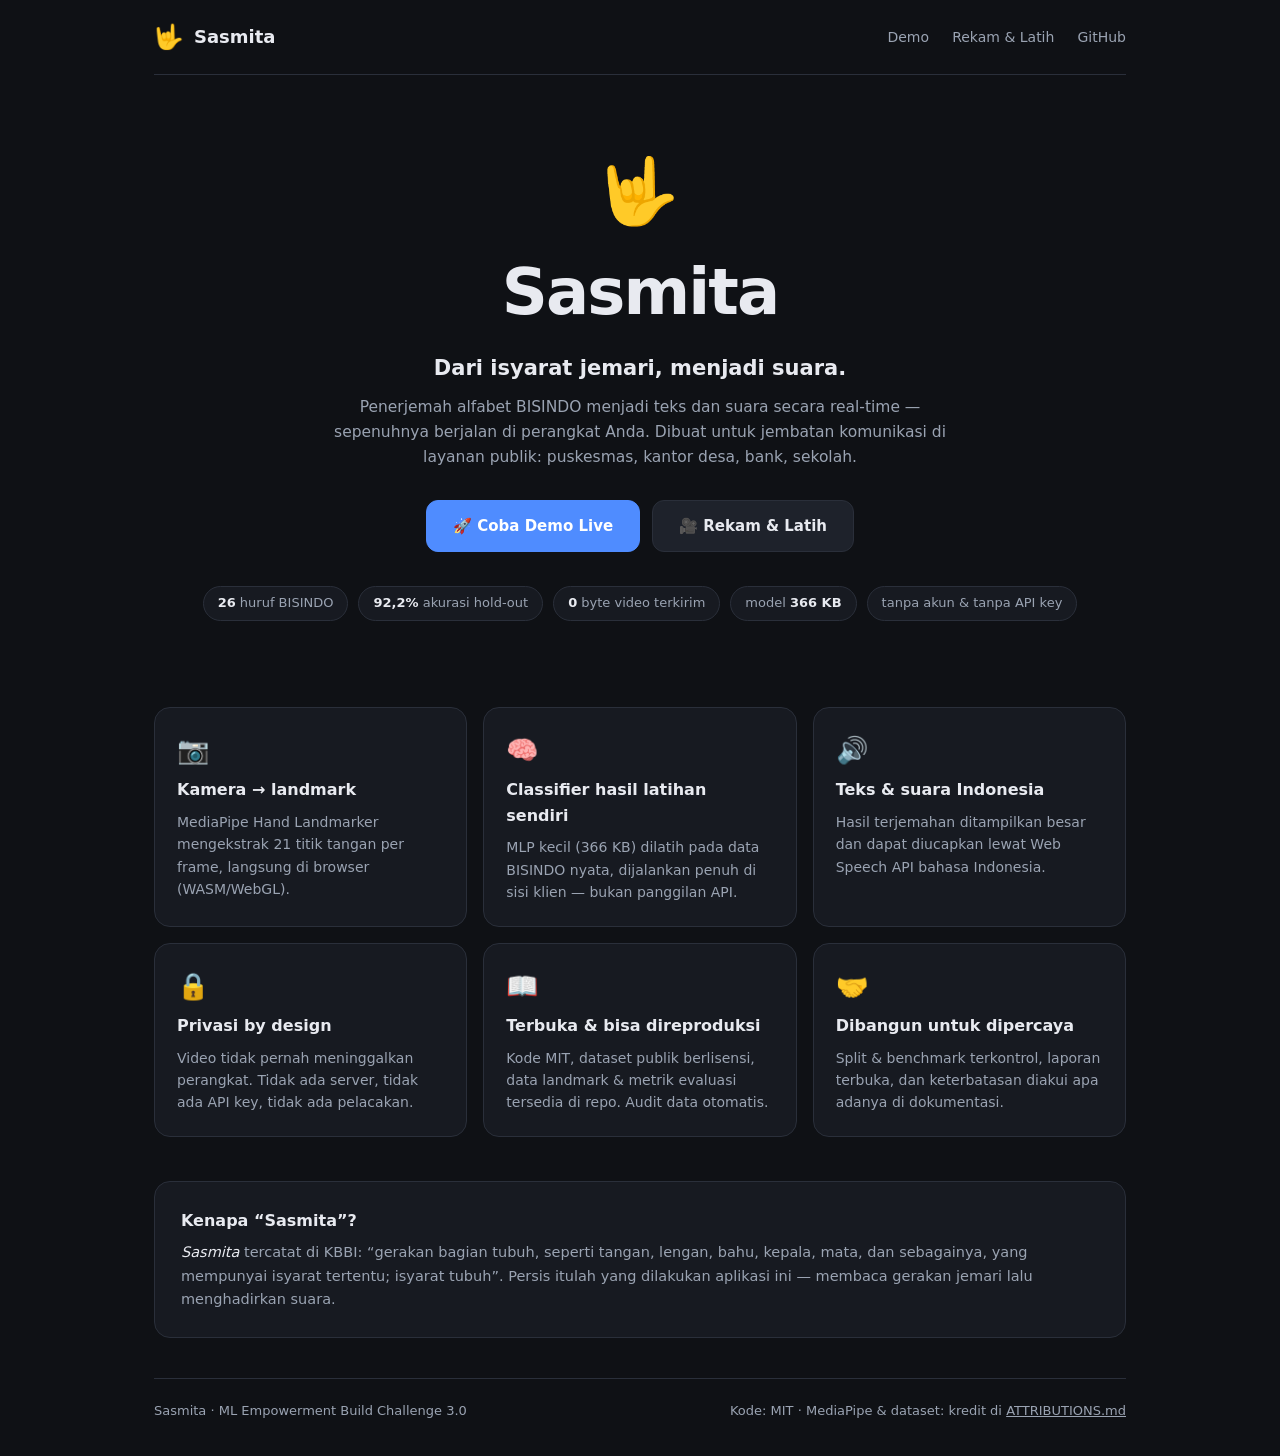
==== index.html @ 273aafe2 "Siapkan produksi: landing page, referensi thumbnail, keamanan & Pages - index.html (root): landing p" ====
<!doctype html>
<html lang="id">
  <head>
    <meta charset="utf-8" />
    <meta name="viewport" content="width=device-width, initial-scale=1" />
    <title>Sasmita — Dari isyarat jemari, menjadi suara</title>
    <meta
      name="description"
      content="Sasmita menerjemahkan alfabet BISINDO menjadi teks dan suara secara real-time, sepenuhnya di perangkat — tanpa server, tanpa akun, tanpa data yang terkirim."
    />
    <style>
      :root {
        --bg: #0f1115;
        --surface: #171a21;
        --surface-2: #1e222b;
        --border: #2a2f3a;
        --text: #e8eaf0;
        --text-dim: #9aa3b2;
        --accent: #4f8cff;
        --accent-soft: rgba(79, 140, 255, 0.14);
        --success: #3ddc97;
        --radius: 16px;
      }
      * { box-sizing: border-box; }
      body {
        margin: 0;
        background: var(--bg);
        color: var(--text);
        font-family: ui-sans-serif, system-ui, -apple-system, "Segoe UI", Roboto, "Noto Sans", sans-serif;
        line-height: 1.6;
      }
      .wrap { max-width: 1020px; margin: 0 auto; padding: 0 24px; }
      nav {
        display: flex; align-items: center; justify-content: space-between;
        padding: 18px 0; border-bottom: 1px solid var(--border);
      }
      .brand { display: flex; align-items: center; gap: 10px; font-weight: 700; font-size: 18px; }
      .brand span.mark { font-size: 24px; }
      nav a { color: var(--text-dim); text-decoration: none; font-size: 14px; margin-left: 18px; }
      nav a:hover { color: var(--text); }
      header.hero { text-align: center; padding: 84px 0 56px; }
      .logo { font-size: 64px; line-height: 1; }
      h1 { font-size: clamp(40px, 7vw, 64px); margin: 18px 0 8px; letter-spacing: -0.03em; }
      .tagline { font-size: clamp(17px, 2.6vw, 21px); color: var(--text); margin: 0 0 10px; font-weight: 550; }
      .sub { color: var(--text-dim); max-width: 640px; margin: 0 auto 30px; font-size: 15.5px; }
      .cta { display: flex; gap: 12px; justify-content: center; flex-wrap: wrap; }
      .btn {
        display: inline-block; padding: 13px 26px; border-radius: 12px; font-weight: 600;
        text-decoration: none; font-size: 15px; border: 1px solid var(--border);
        color: var(--text); background: var(--surface-2); transition: border-color .15s;
      }
      .btn:hover { border-color: var(--accent); }
      .btn.primary { background: var(--accent); border-color: var(--accent); color: #fff; }
      .btn.primary:hover { background: #3d7bf0; }
      .chips { display: flex; gap: 10px; justify-content: center; flex-wrap: wrap; margin-top: 34px; }
      .chip {
        font-size: 13px; color: var(--text-dim); background: var(--surface);
        border: 1px solid var(--border); border-radius: 999px; padding: 6px 14px;
      }
      .chip b { color: var(--text); font-variant-numeric: tabular-nums; }
      section.blocks { display: grid; grid-template-columns: repeat(auto-fit, minmax(260px, 1fr)); gap: 16px; padding: 30px 0 10px; }
      .card { background: var(--surface); border: 1px solid var(--border); border-radius: var(--radius); padding: 22px; }
      .card h2 { font-size: 16px; margin: 6px 0 8px; }
      .card p { margin: 0; color: var(--text-dim); font-size: 14px; }
      .card .ico { font-size: 26px; }
      section.name { background: var(--surface); border: 1px solid var(--border); border-radius: var(--radius); padding: 26px; margin: 34px 0; }
      section.name h2 { font-size: 16px; margin: 0 0 8px; }
      section.name p { margin: 0; color: var(--text-dim); font-size: 14.5px; }
      section.name em { color: var(--text); }
      footer {
        border-top: 1px solid var(--border); margin-top: 40px; padding: 22px 0 34px;
        color: var(--text-dim); font-size: 13px; display: flex; justify-content: space-between; gap: 12px; flex-wrap: wrap;
      }
      footer a { color: var(--text-dim); }
      @media (max-width: 640px) { header.hero { padding: 56px 0 40px; } }
    </style>
  </head>
  <body>
    <div class="wrap">
      <nav>
        <div class="brand"><span class="mark">🤟</span> Sasmita</div>
        <div>
          <a href="web/index.html">Demo</a>
          <a href="web/capture.html">Rekam &amp; Latih</a>
          <a href="https://github.com/Alvnvnc/sasmita" target="_blank" rel="noopener">GitHub</a>
        </div>
      </nav>

      <header class="hero">
        <div class="logo">🤟</div>
        <h1>Sasmita</h1>
        <p class="tagline">Dari isyarat jemari, menjadi suara.</p>
        <p class="sub">
          Penerjemah alfabet BISINDO menjadi teks dan suara secara real-time —
          sepenuhnya berjalan di perangkat Anda. Dibuat untuk jembatan komunikasi
          di layanan publik: puskesmas, kantor desa, bank, sekolah.
        </p>
        <div class="cta">
          <a class="btn primary" href="web/index.html">🚀 Coba Demo Live</a>
          <a class="btn" href="web/capture.html">🎥 Rekam &amp; Latih</a>
        </div>
        <div class="chips">
          <span class="chip"><b>26</b> huruf BISINDO</span>
          <span class="chip"><b>92,2%</b> akurasi hold-out</span>
          <span class="chip"><b>0</b> byte video terkirim</span>
          <span class="chip">model <b>366 KB</b></span>
          <span class="chip">tanpa akun &amp; tanpa API key</span>
        </div>
      </header>

      <section class="blocks">
        <div class="card">
          <div class="ico">📷</div>
          <h2>Kamera → landmark</h2>
          <p>MediaPipe Hand Landmarker mengekstrak 21 titik tangan per frame, langsung di browser (WASM/WebGL).</p>
        </div>
        <div class="card">
          <div class="ico">🧠</div>
          <h2>Classifier hasil latihan sendiri</h2>
          <p>MLP kecil (366 KB) dilatih pada data BISINDO nyata, dijalankan penuh di sisi klien — bukan panggilan API.</p>
        </div>
        <div class="card">
          <div class="ico">🔊</div>
          <h2>Teks &amp; suara Indonesia</h2>
          <p>Hasil terjemahan ditampilkan besar dan dapat diucapkan lewat Web Speech API bahasa Indonesia.</p>
        </div>
        <div class="card">
          <div class="ico">🔒</div>
          <h2>Privasi by design</h2>
          <p>Video tidak pernah meninggalkan perangkat. Tidak ada server, tidak ada API key, tidak ada pelacakan.</p>
        </div>
        <div class="card">
          <div class="ico">📖</div>
          <h2>Terbuka &amp; bisa direproduksi</h2>
          <p>Kode MIT, dataset publik berlisensi, data landmark &amp; metrik evaluasi tersedia di repo. Audit data otomatis.</p>
        </div>
        <div class="card">
          <div class="ico">🤝</div>
          <h2>Dibangun untuk dipercaya</h2>
          <p>Split &amp; benchmark terkontrol, laporan terbuka, dan keterbatasan diakui apa adanya di dokumentasi.</p>
        </div>
      </section>

      <section class="name">
        <h2>Kenapa “Sasmita”?</h2>
        <p>
          <em>Sasmita</em> tercatat di KBBI: “gerakan bagian tubuh, seperti tangan, lengan, bahu,
          kepala, mata, dan sebagainya, yang mempunyai isyarat tertentu; isyarat tubuh”.
          Persis itulah yang dilakukan aplikasi ini — membaca gerakan jemari lalu
          menghadirkan suara.
        </p>
      </section>

      <footer>
        <span>Sasmita · ML Empowerment Build Challenge 3.0</span>
        <span>Kode: MIT · MediaPipe &amp; dataset: kredit di <a href="ATTRIBUTIONS.md">ATTRIBUTIONS.md</a></span>
      </footer>
    </div>
  </body>
</html>
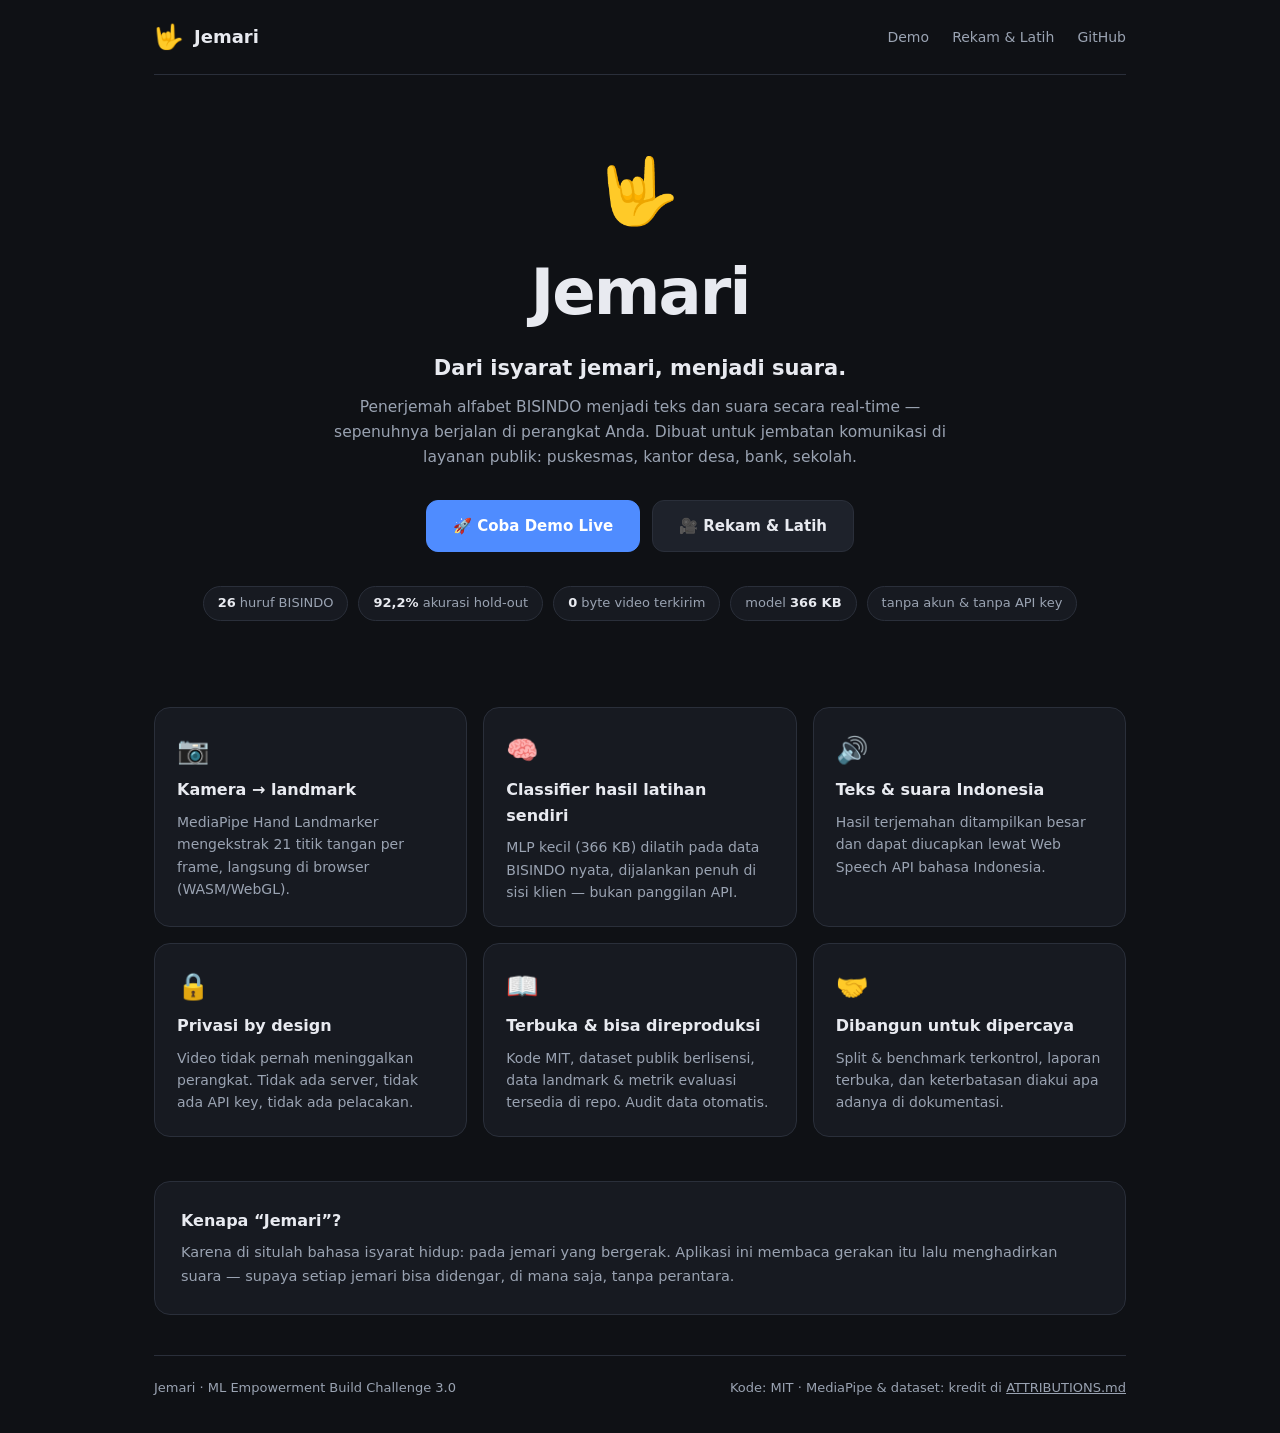
==== commit ee4b56f6: "Ganti nama aplikasi: Sasmita → Jemari - Alasan pemilihan: komunikasi bahasa isyarat hidup di jemari;" ====
--- a/index.html
+++ b/index.html
@@ -3,10 +3,10 @@
   <head>
     <meta charset="utf-8" />
     <meta name="viewport" content="width=device-width, initial-scale=1" />
-    <title>Sasmita — Dari isyarat jemari, menjadi suara</title>
+    <title>Jemari — Dari isyarat jemari, menjadi suara</title>
     <meta
       name="description"
-      content="Sasmita menerjemahkan alfabet BISINDO menjadi teks dan suara secara real-time, sepenuhnya di perangkat — tanpa server, tanpa akun, tanpa data yang terkirim."
+      content="Jemari menerjemahkan alfabet BISINDO menjadi teks dan suara secara real-time, sepenuhnya di perangkat — tanpa server, tanpa akun, tanpa data yang terkirim."
     />
     <style>
       :root {
@@ -78,17 +78,17 @@
   <body>
     <div class="wrap">
       <nav>
-        <div class="brand"><span class="mark">🤟</span> Sasmita</div>
+        <div class="brand"><span class="mark">🤟</span> Jemari</div>
         <div>
           <a href="web/index.html">Demo</a>
           <a href="web/capture.html">Rekam &amp; Latih</a>
-          <a href="https://github.com/Alvnvnc/sasmita" target="_blank" rel="noopener">GitHub</a>
+          <a href="https://github.com/Alvnvnc/bisindo-translator" target="_blank" rel="noopener">GitHub</a>
         </div>
       </nav>
 
       <header class="hero">
         <div class="logo">🤟</div>
-        <h1>Sasmita</h1>
+        <h1>Jemari</h1>
         <p class="tagline">Dari isyarat jemari, menjadi suara.</p>
         <p class="sub">
           Penerjemah alfabet BISINDO menjadi teks dan suara secara real-time —
@@ -142,17 +142,16 @@
       </section>
 
       <section class="name">
-        <h2>Kenapa “Sasmita”?</h2>
+        <h2>Kenapa “Jemari”?</h2>
         <p>
-          <em>Sasmita</em> tercatat di KBBI: “gerakan bagian tubuh, seperti tangan, lengan, bahu,
-          kepala, mata, dan sebagainya, yang mempunyai isyarat tertentu; isyarat tubuh”.
-          Persis itulah yang dilakukan aplikasi ini — membaca gerakan jemari lalu
-          menghadirkan suara.
+          Karena di situlah bahasa isyarat hidup: pada jemari yang bergerak. Aplikasi ini
+          membaca gerakan itu lalu menghadirkan suara — supaya setiap jemari bisa didengar,
+          di mana saja, tanpa perantara.
         </p>
       </section>
 
       <footer>
-        <span>Sasmita · ML Empowerment Build Challenge 3.0</span>
+        <span>Jemari · ML Empowerment Build Challenge 3.0</span>
         <span>Kode: MIT · MediaPipe &amp; dataset: kredit di <a href="ATTRIBUTIONS.md">ATTRIBUTIONS.md</a></span>
       </footer>
     </div>
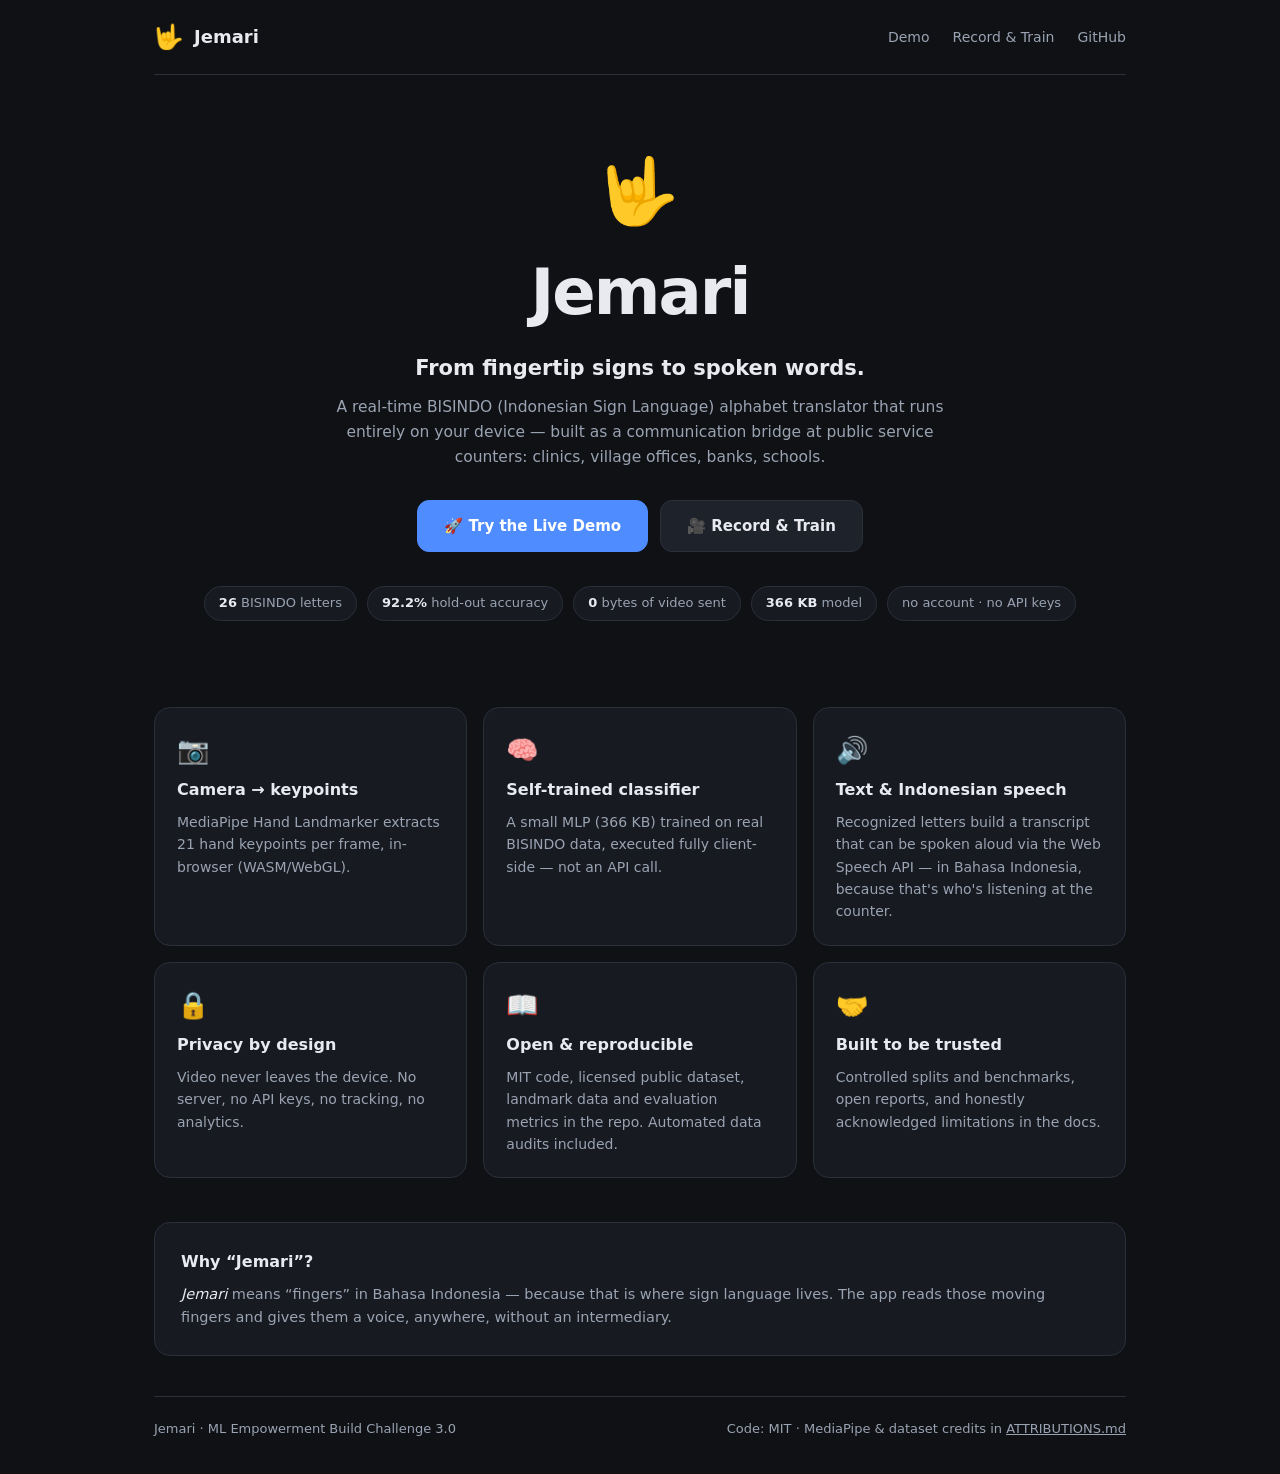
==== commit 251751e9: "Internationalize: English for all judge-facing surfaces - docs/devpost-submission.md: full English r" ====
--- a/index.html
+++ b/index.html
@@ -1,12 +1,12 @@
 <!doctype html>
-<html lang="id">
+<html lang="en">
   <head>
     <meta charset="utf-8" />
     <meta name="viewport" content="width=device-width, initial-scale=1" />
-    <title>Jemari — Dari isyarat jemari, menjadi suara</title>
+    <title>Jemari — From fingertip signs to spoken words</title>
     <meta
       name="description"
-      content="Jemari menerjemahkan alfabet BISINDO menjadi teks dan suara secara real-time, sepenuhnya di perangkat — tanpa server, tanpa akun, tanpa data yang terkirim."
+      content="Jemari translates BISINDO (Indonesian Sign Language) alphabet signs into text and speech in real time — entirely on your device. No server, no account, no data sent."
     />
     <style>
       :root {
@@ -42,7 +42,7 @@
       .logo { font-size: 64px; line-height: 1; }
       h1 { font-size: clamp(40px, 7vw, 64px); margin: 18px 0 8px; letter-spacing: -0.03em; }
       .tagline { font-size: clamp(17px, 2.6vw, 21px); color: var(--text); margin: 0 0 10px; font-weight: 550; }
-      .sub { color: var(--text-dim); max-width: 640px; margin: 0 auto 30px; font-size: 15.5px; }
+      .sub { color: var(--text-dim); max-width: 660px; margin: 0 auto 30px; font-size: 15.5px; }
       .cta { display: flex; gap: 12px; justify-content: center; flex-wrap: wrap; }
       .btn {
         display: inline-block; padding: 13px 26px; border-radius: 12px; font-weight: 600;
@@ -81,7 +81,7 @@
         <div class="brand"><span class="mark">🤟</span> Jemari</div>
         <div>
           <a href="web/index.html">Demo</a>
-          <a href="web/capture.html">Rekam &amp; Latih</a>
+          <a href="web/capture.html">Record &amp; Train</a>
           <a href="https://github.com/Alvnvnc/bisindo-translator" target="_blank" rel="noopener">GitHub</a>
         </div>
       </nav>
@@ -89,70 +89,70 @@
       <header class="hero">
         <div class="logo">🤟</div>
         <h1>Jemari</h1>
-        <p class="tagline">Dari isyarat jemari, menjadi suara.</p>
+        <p class="tagline">From fingertip signs to spoken words.</p>
         <p class="sub">
-          Penerjemah alfabet BISINDO menjadi teks dan suara secara real-time —
-          sepenuhnya berjalan di perangkat Anda. Dibuat untuk jembatan komunikasi
-          di layanan publik: puskesmas, kantor desa, bank, sekolah.
+          A real-time BISINDO (Indonesian Sign Language) alphabet translator that runs
+          entirely on your device — built as a communication bridge at public service
+          counters: clinics, village offices, banks, schools.
         </p>
         <div class="cta">
-          <a class="btn primary" href="web/index.html">🚀 Coba Demo Live</a>
-          <a class="btn" href="web/capture.html">🎥 Rekam &amp; Latih</a>
+          <a class="btn primary" href="web/index.html">🚀 Try the Live Demo</a>
+          <a class="btn" href="web/capture.html">🎥 Record &amp; Train</a>
         </div>
         <div class="chips">
-          <span class="chip"><b>26</b> huruf BISINDO</span>
-          <span class="chip"><b>92,2%</b> akurasi hold-out</span>
-          <span class="chip"><b>0</b> byte video terkirim</span>
-          <span class="chip">model <b>366 KB</b></span>
-          <span class="chip">tanpa akun &amp; tanpa API key</span>
+          <span class="chip"><b>26</b> BISINDO letters</span>
+          <span class="chip"><b>92.2%</b> hold-out accuracy</span>
+          <span class="chip"><b>0</b> bytes of video sent</span>
+          <span class="chip"><b>366 KB</b> model</span>
+          <span class="chip">no account · no API keys</span>
         </div>
       </header>
 
       <section class="blocks">
         <div class="card">
           <div class="ico">📷</div>
-          <h2>Kamera → landmark</h2>
-          <p>MediaPipe Hand Landmarker mengekstrak 21 titik tangan per frame, langsung di browser (WASM/WebGL).</p>
+          <h2>Camera → keypoints</h2>
+          <p>MediaPipe Hand Landmarker extracts 21 hand keypoints per frame, in-browser (WASM/WebGL).</p>
         </div>
         <div class="card">
           <div class="ico">🧠</div>
-          <h2>Classifier hasil latihan sendiri</h2>
-          <p>MLP kecil (366 KB) dilatih pada data BISINDO nyata, dijalankan penuh di sisi klien — bukan panggilan API.</p>
+          <h2>Self-trained classifier</h2>
+          <p>A small MLP (366 KB) trained on real BISINDO data, executed fully client-side — not an API call.</p>
         </div>
         <div class="card">
           <div class="ico">🔊</div>
-          <h2>Teks &amp; suara Indonesia</h2>
-          <p>Hasil terjemahan ditampilkan besar dan dapat diucapkan lewat Web Speech API bahasa Indonesia.</p>
+          <h2>Text &amp; Indonesian speech</h2>
+          <p>Recognized letters build a transcript that can be spoken aloud via the Web Speech API — in Bahasa Indonesia, because that's who's listening at the counter.</p>
         </div>
         <div class="card">
           <div class="ico">🔒</div>
-          <h2>Privasi by design</h2>
-          <p>Video tidak pernah meninggalkan perangkat. Tidak ada server, tidak ada API key, tidak ada pelacakan.</p>
+          <h2>Privacy by design</h2>
+          <p>Video never leaves the device. No server, no API keys, no tracking, no analytics.</p>
         </div>
         <div class="card">
           <div class="ico">📖</div>
-          <h2>Terbuka &amp; bisa direproduksi</h2>
-          <p>Kode MIT, dataset publik berlisensi, data landmark &amp; metrik evaluasi tersedia di repo. Audit data otomatis.</p>
+          <h2>Open &amp; reproducible</h2>
+          <p>MIT code, licensed public dataset, landmark data and evaluation metrics in the repo. Automated data audits included.</p>
         </div>
         <div class="card">
           <div class="ico">🤝</div>
-          <h2>Dibangun untuk dipercaya</h2>
-          <p>Split &amp; benchmark terkontrol, laporan terbuka, dan keterbatasan diakui apa adanya di dokumentasi.</p>
+          <h2>Built to be trusted</h2>
+          <p>Controlled splits and benchmarks, open reports, and honestly acknowledged limitations in the docs.</p>
         </div>
       </section>
 
       <section class="name">
-        <h2>Kenapa “Jemari”?</h2>
+        <h2>Why “Jemari”?</h2>
         <p>
-          Karena di situlah bahasa isyarat hidup: pada jemari yang bergerak. Aplikasi ini
-          membaca gerakan itu lalu menghadirkan suara — supaya setiap jemari bisa didengar,
-          di mana saja, tanpa perantara.
+          <em>Jemari</em> means “fingers” in Bahasa Indonesia — because that is where
+          sign language lives. The app reads those moving fingers and gives them a
+          voice, anywhere, without an intermediary.
         </p>
       </section>
 
       <footer>
         <span>Jemari · ML Empowerment Build Challenge 3.0</span>
-        <span>Kode: MIT · MediaPipe &amp; dataset: kredit di <a href="ATTRIBUTIONS.md">ATTRIBUTIONS.md</a></span>
+        <span>Code: MIT · MediaPipe &amp; dataset credits in <a href="ATTRIBUTIONS.md">ATTRIBUTIONS.md</a></span>
       </footer>
     </div>
   </body>
